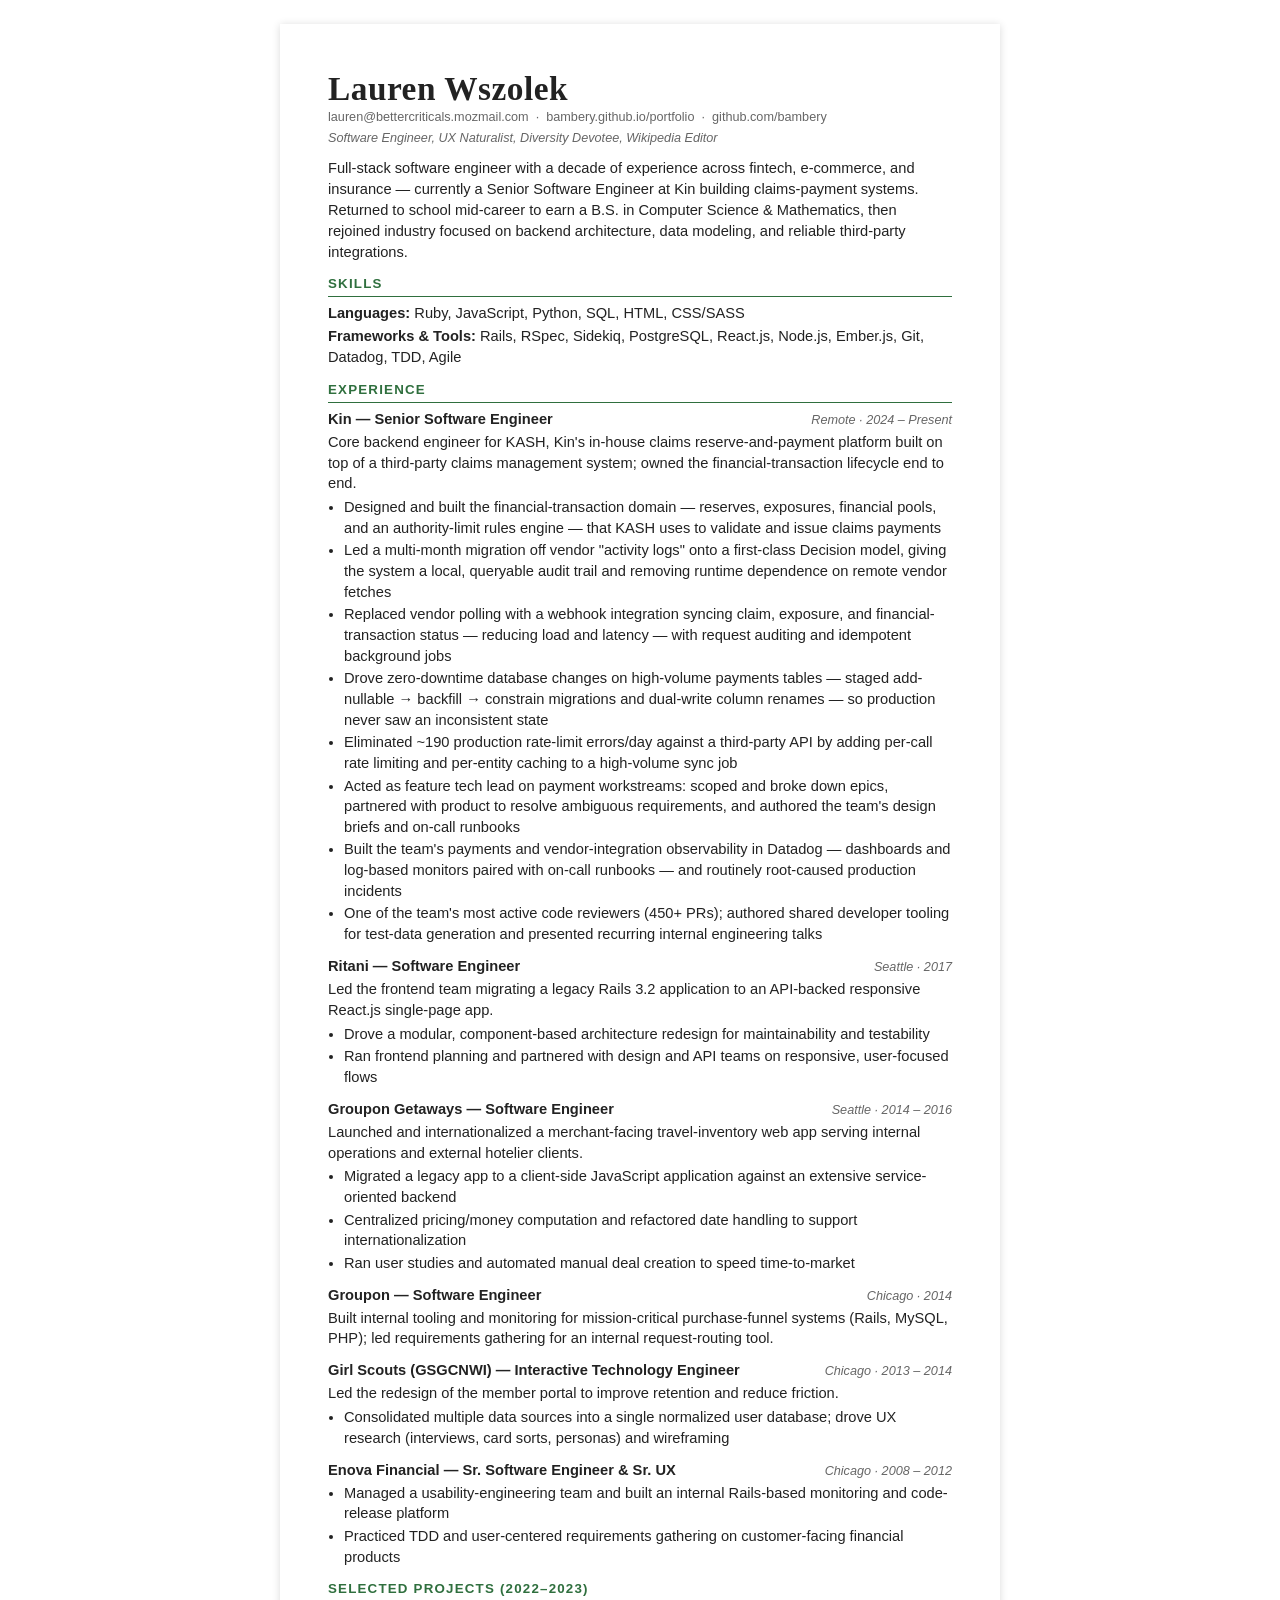
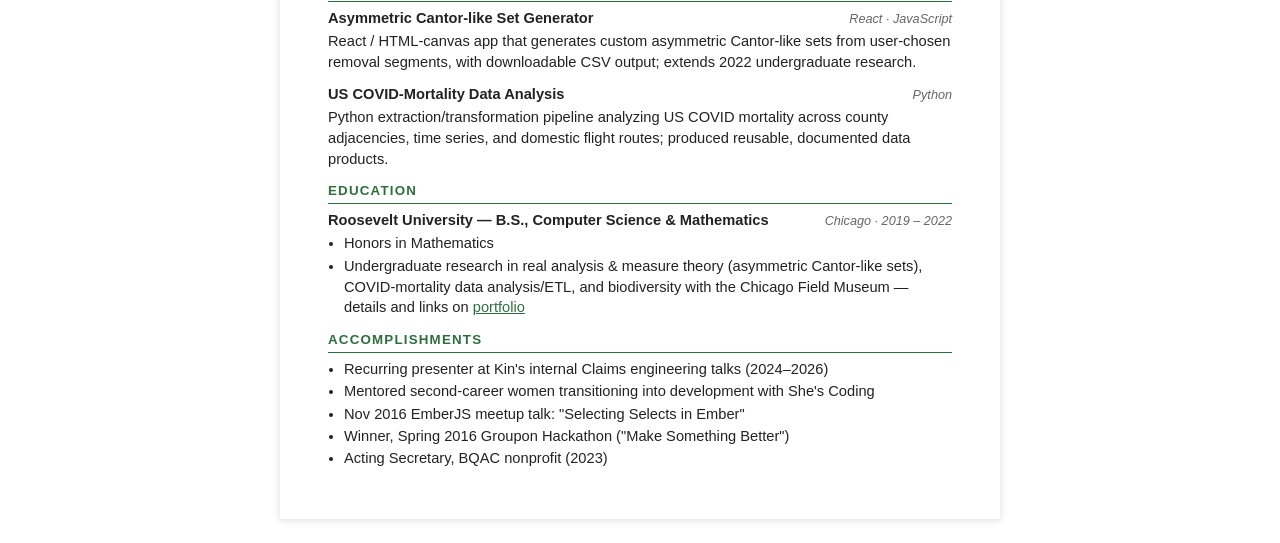
==== html-resume/lwszolek-resume.html @ 74ca6820 "move to an html resume" ====
<!doctype html>
<html lang="en">
<head>
<meta charset="utf-8">
<title>Lauren Wszolek — Resume</title>
<style>
  :root { --accent: #2f6f3e; --ink: #222; --muted: #666; }

  @page { size: letter; margin: 0.5in; }

  * { box-sizing: border-box; }

  body {
    font-family: "Helvetica Neue", Helvetica, Arial, sans-serif;
    color: var(--ink);
    font-size: 11pt;
    line-height: 1.42;
    margin: 0;
    -webkit-print-color-adjust: exact;
    print-color-adjust: exact;
  }

  /* Screen: emulate a page so what you see ~ what prints */
  .page {
    max-width: 7.5in;
    margin: 24px auto;
    padding: 0.5in;
    background: #fff;
    box-shadow: 0 1px 8px rgba(0,0,0,.15);
  }
  @media print {
    body { background: #fff; }
    .page { margin: 0; padding: 0; max-width: none; box-shadow: none; }
  }

  header { margin-bottom: 10px; }
  h1 {
    font-family: Georgia, "Times New Roman", serif;
    font-size: 25pt;
    line-height: 1;
    margin: 0 0 4px;
    letter-spacing: .5px;
  }
  .contact { font-size: 9.5pt; color: var(--muted); }
  .contact a { color: var(--muted); text-decoration: none; }
  .tagline { font-style: italic; color: var(--muted); margin-top: 3px; font-size: 9.5pt; }

  h2 {
    font-size: 10pt;
    text-transform: uppercase;
    letter-spacing: 1.2px;
    color: var(--accent);
    border-bottom: 1.5px solid var(--accent);
    padding-bottom: 2px;
    margin: 13px 0 6px;
  }

  .summary { margin: 8px 0 0; }

  .skills p { margin: 2px 0; }

  .job { margin-bottom: 11px; break-inside: avoid; }
  .job-head {
    display: flex;
    justify-content: space-between;
    align-items: baseline;
    gap: 12px;
  }
  .role { font-weight: 700; }
  .role .co { }
  .dates { color: var(--muted); font-style: italic; font-size: 9.5pt; white-space: nowrap; }
  .job-summary { margin: 2px 0 3px; }

  ul { margin: 2px 0 0; padding-left: 16px; }
  li { margin: 1.5px 0; }

  a { color: var(--accent); }

  /* keep a section header from being orphaned at a page bottom */
  h2 { break-after: avoid; }
</style>
</head>
<body>
<div class="page">

  <header>
    <h1>Lauren Wszolek</h1>
    <div class="contact">
      lauren@bettercriticals.mozmail.com &nbsp;·&nbsp;
      <a href="https://bambery.github.io/portfolio/">bambery.github.io/portfolio</a> &nbsp;·&nbsp;
      <a href="https://github.com/bambery">github.com/bambery</a>
    </div>
    <div class="tagline">Software Engineer, UX Naturalist, Diversity Devotee, Wikipedia Editor</div>
  </header>

  <p class="summary">Full-stack software engineer with a decade of experience across fintech, e-commerce, and insurance — currently a Senior Software Engineer at Kin building claims-payment systems. Returned to school mid-career to earn a B.S. in Computer Science &amp; Mathematics, then rejoined industry focused on backend architecture, data modeling, and reliable third-party integrations.</p>

  <section class="skills">
    <h2>Skills</h2>
    <p><strong>Languages:</strong> Ruby, JavaScript, Python, SQL, HTML, CSS/SASS</p>
    <p><strong>Frameworks &amp; Tools:</strong> Rails, RSpec, Sidekiq, PostgreSQL, React.js, Node.js, Ember.js, Git, Datadog, TDD, Agile</p>
  </section>

  <section>
    <h2>Experience</h2>

    <div class="job">
      <div class="job-head">
        <span class="role">Kin — Senior Software Engineer</span>
        <span class="dates">Remote · 2024 – Present</span>
      </div>
      <p class="job-summary">Core backend engineer for KASH, Kin's in-house claims reserve-and-payment platform built on top of a third-party claims management system; owned the financial-transaction lifecycle end to end.</p>
      <ul>
        <li>Designed and built the financial-transaction domain — reserves, exposures, financial pools, and an authority-limit rules engine — that KASH uses to validate and issue claims payments</li>
        <li>Led a multi-month migration off vendor "activity logs" onto a first-class Decision model, giving the system a local, queryable audit trail and removing runtime dependence on remote vendor fetches</li>
        <li>Replaced vendor polling with a webhook integration syncing claim, exposure, and financial-transaction status — reducing load and latency — with request auditing and idempotent background jobs</li>
        <li>Drove zero-downtime database changes on high-volume payments tables — staged add-nullable → backfill → constrain migrations and dual-write column renames — so production never saw an inconsistent state</li>
        <li>Eliminated ~190 production rate-limit errors/day against a third-party API by adding per-call rate limiting and per-entity caching to a high-volume sync job</li>
        <li>Acted as feature tech lead on payment workstreams: scoped and broke down epics, partnered with product to resolve ambiguous requirements, and authored the team's design briefs and on-call runbooks</li>
        <li>Built the team's payments and vendor-integration observability in Datadog — dashboards and log-based monitors paired with on-call runbooks — and routinely root-caused production incidents</li>
        <li>One of the team's most active code reviewers (450+ PRs); authored shared developer tooling for test-data generation and presented recurring internal engineering talks</li>
      </ul>
    </div>

    <div class="job">
      <div class="job-head">
        <span class="role">Ritani — Software Engineer</span>
        <span class="dates">Seattle · 2017</span>
      </div>
      <p class="job-summary">Led the frontend team migrating a legacy Rails 3.2 application to an API-backed responsive React.js single-page app.</p>
      <ul>
        <li>Drove a modular, component-based architecture redesign for maintainability and testability</li>
        <li>Ran frontend planning and partnered with design and API teams on responsive, user-focused flows</li>
      </ul>
    </div>

    <div class="job">
      <div class="job-head">
        <span class="role">Groupon Getaways — Software Engineer</span>
        <span class="dates">Seattle · 2014 – 2016</span>
      </div>
      <p class="job-summary">Launched and internationalized a merchant-facing travel-inventory web app serving internal operations and external hotelier clients.</p>
      <ul>
        <li>Migrated a legacy app to a client-side JavaScript application against an extensive service-oriented backend</li>
        <li>Centralized pricing/money computation and refactored date handling to support internationalization</li>
        <li>Ran user studies and automated manual deal creation to speed time-to-market</li>
      </ul>
    </div>

    <div class="job">
      <div class="job-head">
        <span class="role">Groupon — Software Engineer</span>
        <span class="dates">Chicago · 2014</span>
      </div>
      <p class="job-summary">Built internal tooling and monitoring for mission-critical purchase-funnel systems (Rails, MySQL, PHP); led requirements gathering for an internal request-routing tool.</p>
    </div>

    <div class="job">
      <div class="job-head">
        <span class="role">Girl Scouts (GSGCNWI) — Interactive Technology Engineer</span>
        <span class="dates">Chicago · 2013 – 2014</span>
      </div>
      <p class="job-summary">Led the redesign of the member portal to improve retention and reduce friction.</p>
      <ul>
        <li>Consolidated multiple data sources into a single normalized user database; drove UX research (interviews, card sorts, personas) and wireframing</li>
      </ul>
    </div>

    <div class="job">
      <div class="job-head">
        <span class="role">Enova Financial — Sr. Software Engineer &amp; Sr. UX</span>
        <span class="dates">Chicago · 2008 – 2012</span>
      </div>
      <ul>
        <li>Managed a usability-engineering team and built an internal Rails-based monitoring and code-release platform</li>
        <li>Practiced TDD and user-centered requirements gathering on customer-facing financial products</li>
      </ul>
    </div>
  </section>

  <section>
    <h2>Selected Projects (2022–2023)</h2>

    <div class="job">
      <div class="job-head">
        <span class="role">Asymmetric Cantor-like Set Generator</span>
        <span class="dates">React · JavaScript</span>
      </div>
      <p class="job-summary">React / HTML-canvas app that generates custom asymmetric Cantor-like sets from user-chosen removal segments, with downloadable CSV output; extends 2022 undergraduate research.</p>
    </div>

    <div class="job">
      <div class="job-head">
        <span class="role">US COVID-Mortality Data Analysis</span>
        <span class="dates">Python</span>
      </div>
      <p class="job-summary">Python extraction/transformation pipeline analyzing US COVID mortality across county adjacencies, time series, and domestic flight routes; produced reusable, documented data products.</p>
    </div>
  </section>

  <section>
    <h2>Education</h2>
    <div class="job">
      <div class="job-head">
        <span class="role">Roosevelt University — B.S., Computer Science &amp; Mathematics</span>
        <span class="dates">Chicago · 2019 – 2022</span>
      </div>
      <ul>
        <li>Honors in Mathematics</li>
        <li>Undergraduate research in real analysis &amp; measure theory (asymmetric Cantor-like sets), COVID-mortality data analysis/ETL, and biodiversity with the Chicago Field Museum — details and links on <a href="https://bambery.github.io/portfolio/">portfolio</a></li>
      </ul>
    </div>
  </section>

  <section>
    <h2>Accomplishments</h2>
    <ul>
      <li>Recurring presenter at Kin's internal Claims engineering talks (2024–2026)</li>
      <li>Mentored second-career women transitioning into development with She's Coding</li>
      <li>Nov 2016 EmberJS meetup talk: "Selecting Selects in Ember"</li>
      <li>Winner, Spring 2016 Groupon Hackathon ("Make Something Better")</li>
      <li>Acting Secretary, BQAC nonprofit (2023)</li>
    </ul>
  </section>

</div>
</body>
</html>
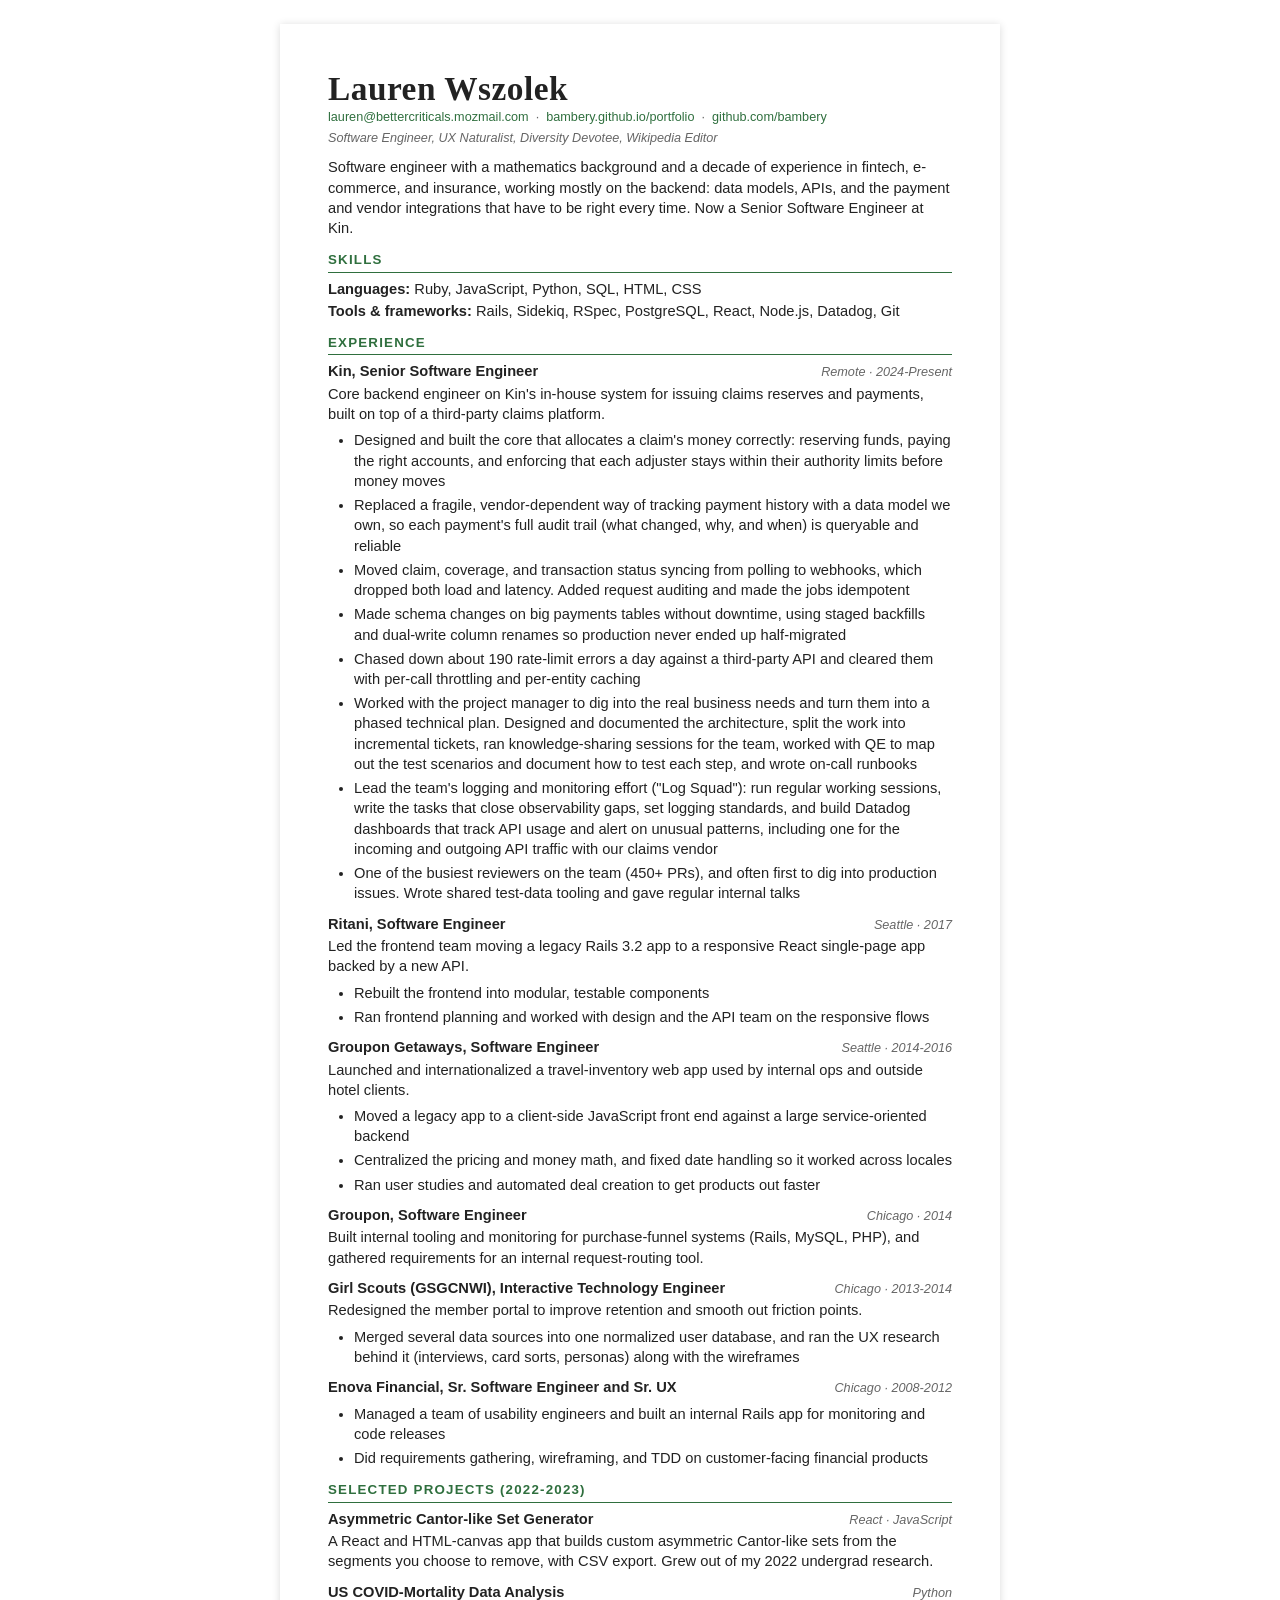
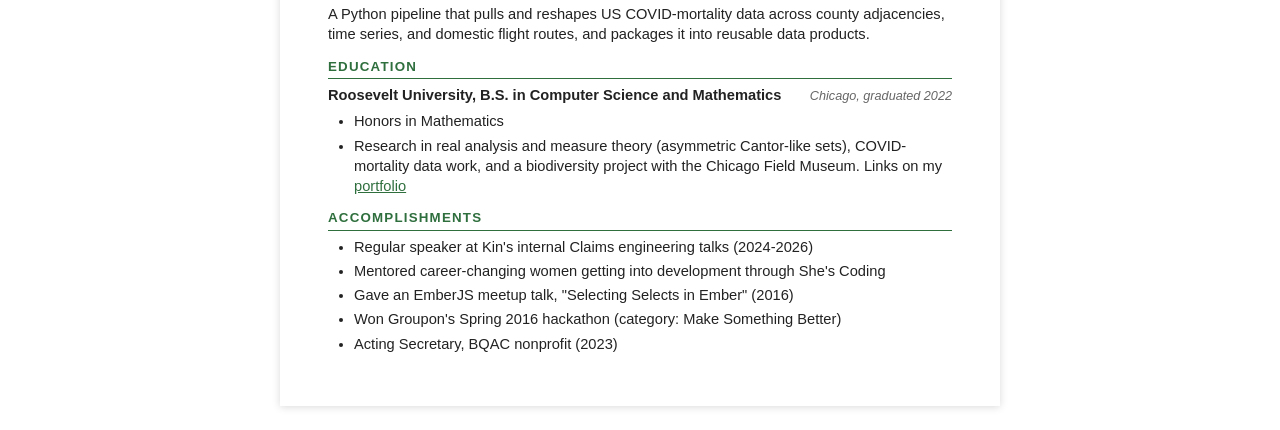
==== commit fa17ae65: "another pass at the resume update" ====
--- a/html-resume/lwszolek-resume.html
+++ b/html-resume/lwszolek-resume.html
@@ -2,11 +2,11 @@
 <html lang="en">
 <head>
 <meta charset="utf-8">
-<title>Lauren Wszolek — Resume</title>
+<title>Lauren Wszolek Resume</title>
 <style>
   :root { --accent: #2f6f3e; --ink: #222; --muted: #666; }
 
-  @page { size: letter; margin: 0.5in; }
+  @page { size: letter; margin: 0.85in 0.5in 0.5in; }
 
   * { box-sizing: border-box; }
 
@@ -14,7 +14,7 @@
     font-family: "Helvetica Neue", Helvetica, Arial, sans-serif;
     color: var(--ink);
     font-size: 11pt;
-    line-height: 1.42;
+    line-height: 1.38;
     margin: 0;
     -webkit-print-color-adjust: exact;
     print-color-adjust: exact;
@@ -42,7 +42,7 @@
     letter-spacing: .5px;
   }
   .contact { font-size: 9.5pt; color: var(--muted); }
-  .contact a { color: var(--muted); text-decoration: none; }
+  .contact a { color: var(--accent); text-decoration: none; }
   .tagline { font-style: italic; color: var(--muted); margin-top: 3px; font-size: 9.5pt; }
 
   h2 {
@@ -59,7 +59,7 @@
 
   .skills p { margin: 2px 0; }
 
-  .job { margin-bottom: 11px; break-inside: avoid; }
+  .job { margin-bottom: 10px; break-inside: avoid; }
   .job-head {
     display: flex;
     justify-content: space-between;
@@ -67,12 +67,11 @@
     gap: 12px;
   }
   .role { font-weight: 700; }
-  .role .co { }
   .dates { color: var(--muted); font-style: italic; font-size: 9.5pt; white-space: nowrap; }
-  .job-summary { margin: 2px 0 3px; }
-
-  ul { margin: 2px 0 0; padding-left: 16px; }
-  li { margin: 1.5px 0; }
+  .job-summary { margin: 2px 0 6px; }
+
+  ul { margin: 6px 0 2px; padding-left: 26px; }
+  li { margin: 4px 0; }
 
   a { color: var(--accent); }
 
@@ -86,19 +85,19 @@
   <header>
     <h1>Lauren Wszolek</h1>
     <div class="contact">
-      lauren@bettercriticals.mozmail.com &nbsp;·&nbsp;
+      <a href="mailto:lauren@bettercriticals.mozmail.com">lauren@bettercriticals.mozmail.com</a> &nbsp;·&nbsp;
       <a href="https://bambery.github.io/portfolio/">bambery.github.io/portfolio</a> &nbsp;·&nbsp;
       <a href="https://github.com/bambery">github.com/bambery</a>
     </div>
     <div class="tagline">Software Engineer, UX Naturalist, Diversity Devotee, Wikipedia Editor</div>
   </header>
 
-  <p class="summary">Full-stack software engineer with a decade of experience across fintech, e-commerce, and insurance — currently a Senior Software Engineer at Kin building claims-payment systems. Returned to school mid-career to earn a B.S. in Computer Science &amp; Mathematics, then rejoined industry focused on backend architecture, data modeling, and reliable third-party integrations.</p>
+  <p class="summary">Software engineer with a mathematics background and a decade of experience in fintech, e-commerce, and insurance, working mostly on the backend: data models, APIs, and the payment and vendor integrations that have to be right every time. Now a Senior Software Engineer at Kin.</p>
 
   <section class="skills">
     <h2>Skills</h2>
-    <p><strong>Languages:</strong> Ruby, JavaScript, Python, SQL, HTML, CSS/SASS</p>
-    <p><strong>Frameworks &amp; Tools:</strong> Rails, RSpec, Sidekiq, PostgreSQL, React.js, Node.js, Ember.js, Git, Datadog, TDD, Agile</p>
+    <p><strong>Languages:</strong> Ruby, JavaScript, Python, SQL, HTML, CSS</p>
+    <p><strong>Tools &amp; frameworks:</strong> Rails, Sidekiq, RSpec, PostgreSQL, React, Node.js, Datadog, Git</p>
   </section>
 
   <section>
@@ -106,87 +105,87 @@
 
     <div class="job">
       <div class="job-head">
-        <span class="role">Kin — Senior Software Engineer</span>
-        <span class="dates">Remote · 2024 – Present</span>
-      </div>
-      <p class="job-summary">Core backend engineer for KASH, Kin's in-house claims reserve-and-payment platform built on top of a third-party claims management system; owned the financial-transaction lifecycle end to end.</p>
-      <ul>
-        <li>Designed and built the financial-transaction domain — reserves, exposures, financial pools, and an authority-limit rules engine — that KASH uses to validate and issue claims payments</li>
-        <li>Led a multi-month migration off vendor "activity logs" onto a first-class Decision model, giving the system a local, queryable audit trail and removing runtime dependence on remote vendor fetches</li>
-        <li>Replaced vendor polling with a webhook integration syncing claim, exposure, and financial-transaction status — reducing load and latency — with request auditing and idempotent background jobs</li>
-        <li>Drove zero-downtime database changes on high-volume payments tables — staged add-nullable → backfill → constrain migrations and dual-write column renames — so production never saw an inconsistent state</li>
-        <li>Eliminated ~190 production rate-limit errors/day against a third-party API by adding per-call rate limiting and per-entity caching to a high-volume sync job</li>
-        <li>Acted as feature tech lead on payment workstreams: scoped and broke down epics, partnered with product to resolve ambiguous requirements, and authored the team's design briefs and on-call runbooks</li>
-        <li>Built the team's payments and vendor-integration observability in Datadog — dashboards and log-based monitors paired with on-call runbooks — and routinely root-caused production incidents</li>
-        <li>One of the team's most active code reviewers (450+ PRs); authored shared developer tooling for test-data generation and presented recurring internal engineering talks</li>
-      </ul>
-    </div>
-
-    <div class="job">
-      <div class="job-head">
-        <span class="role">Ritani — Software Engineer</span>
+        <span class="role">Kin, Senior Software Engineer</span>
+        <span class="dates">Remote · 2024-Present</span>
+      </div>
+      <p class="job-summary">Core backend engineer on Kin's in-house system for issuing claims reserves and payments, built on top of a third-party claims platform.</p>
+      <ul>
+        <li>Designed and built the core that allocates a claim's money correctly: reserving funds, paying the right accounts, and enforcing that each adjuster stays within their authority limits before money moves</li>
+        <li>Replaced a fragile, vendor-dependent way of tracking payment history with a data model we own, so each payment's full audit trail (what changed, why, and when) is queryable and reliable</li>
+        <li>Moved claim, coverage, and transaction status syncing from polling to webhooks, which dropped both load and latency. Added request auditing and made the jobs idempotent</li>
+        <li>Made schema changes on big payments tables without downtime, using staged backfills and dual-write column renames so production never ended up half-migrated</li>
+        <li>Chased down about 190 rate-limit errors a day against a third-party API and cleared them with per-call throttling and per-entity caching</li>
+        <li>Worked with the project manager to dig into the real business needs and turn them into a phased technical plan. Designed and documented the architecture, split the work into incremental tickets, ran knowledge-sharing sessions for the team, worked with QE to map out the test scenarios and document how to test each step, and wrote on-call runbooks</li>
+        <li>Lead the team's logging and monitoring effort ("Log Squad"): run regular working sessions, write the tasks that close observability gaps, set logging standards, and build Datadog dashboards that track API usage and alert on unusual patterns, including one for the incoming and outgoing API traffic with our claims vendor</li>
+        <li>One of the busiest reviewers on the team (450+ PRs), and often first to dig into production issues. Wrote shared test-data tooling and gave regular internal talks</li>
+      </ul>
+    </div>
+
+    <div class="job">
+      <div class="job-head">
+        <span class="role">Ritani, Software Engineer</span>
         <span class="dates">Seattle · 2017</span>
       </div>
-      <p class="job-summary">Led the frontend team migrating a legacy Rails 3.2 application to an API-backed responsive React.js single-page app.</p>
-      <ul>
-        <li>Drove a modular, component-based architecture redesign for maintainability and testability</li>
-        <li>Ran frontend planning and partnered with design and API teams on responsive, user-focused flows</li>
-      </ul>
-    </div>
-
-    <div class="job">
-      <div class="job-head">
-        <span class="role">Groupon Getaways — Software Engineer</span>
-        <span class="dates">Seattle · 2014 – 2016</span>
-      </div>
-      <p class="job-summary">Launched and internationalized a merchant-facing travel-inventory web app serving internal operations and external hotelier clients.</p>
-      <ul>
-        <li>Migrated a legacy app to a client-side JavaScript application against an extensive service-oriented backend</li>
-        <li>Centralized pricing/money computation and refactored date handling to support internationalization</li>
-        <li>Ran user studies and automated manual deal creation to speed time-to-market</li>
-      </ul>
-    </div>
-
-    <div class="job">
-      <div class="job-head">
-        <span class="role">Groupon — Software Engineer</span>
+      <p class="job-summary">Led the frontend team moving a legacy Rails 3.2 app to a responsive React single-page app backed by a new API.</p>
+      <ul>
+        <li>Rebuilt the frontend into modular, testable components</li>
+        <li>Ran frontend planning and worked with design and the API team on the responsive flows</li>
+      </ul>
+    </div>
+
+    <div class="job">
+      <div class="job-head">
+        <span class="role">Groupon Getaways, Software Engineer</span>
+        <span class="dates">Seattle · 2014-2016</span>
+      </div>
+      <p class="job-summary">Launched and internationalized a travel-inventory web app used by internal ops and outside hotel clients.</p>
+      <ul>
+        <li>Moved a legacy app to a client-side JavaScript front end against a large service-oriented backend</li>
+        <li>Centralized the pricing and money math, and fixed date handling so it worked across locales</li>
+        <li>Ran user studies and automated deal creation to get products out faster</li>
+      </ul>
+    </div>
+
+    <div class="job">
+      <div class="job-head">
+        <span class="role">Groupon, Software Engineer</span>
         <span class="dates">Chicago · 2014</span>
       </div>
-      <p class="job-summary">Built internal tooling and monitoring for mission-critical purchase-funnel systems (Rails, MySQL, PHP); led requirements gathering for an internal request-routing tool.</p>
-    </div>
-
-    <div class="job">
-      <div class="job-head">
-        <span class="role">Girl Scouts (GSGCNWI) — Interactive Technology Engineer</span>
-        <span class="dates">Chicago · 2013 – 2014</span>
-      </div>
-      <p class="job-summary">Led the redesign of the member portal to improve retention and reduce friction.</p>
-      <ul>
-        <li>Consolidated multiple data sources into a single normalized user database; drove UX research (interviews, card sorts, personas) and wireframing</li>
-      </ul>
-    </div>
-
-    <div class="job">
-      <div class="job-head">
-        <span class="role">Enova Financial — Sr. Software Engineer &amp; Sr. UX</span>
-        <span class="dates">Chicago · 2008 – 2012</span>
-      </div>
-      <ul>
-        <li>Managed a usability-engineering team and built an internal Rails-based monitoring and code-release platform</li>
-        <li>Practiced TDD and user-centered requirements gathering on customer-facing financial products</li>
-      </ul>
-    </div>
-  </section>
-
-  <section>
-    <h2>Selected Projects (2022–2023)</h2>
+      <p class="job-summary">Built internal tooling and monitoring for purchase-funnel systems (Rails, MySQL, PHP), and gathered requirements for an internal request-routing tool.</p>
+    </div>
+
+    <div class="job">
+      <div class="job-head">
+        <span class="role">Girl Scouts (GSGCNWI), Interactive Technology Engineer</span>
+        <span class="dates">Chicago · 2013-2014</span>
+      </div>
+      <p class="job-summary">Redesigned the member portal to improve retention and smooth out friction points.</p>
+      <ul>
+        <li>Merged several data sources into one normalized user database, and ran the UX research behind it (interviews, card sorts, personas) along with the wireframes</li>
+      </ul>
+    </div>
+
+    <div class="job">
+      <div class="job-head">
+        <span class="role">Enova Financial, Sr. Software Engineer and Sr. UX</span>
+        <span class="dates">Chicago · 2008-2012</span>
+      </div>
+      <ul>
+        <li>Managed a team of usability engineers and built an internal Rails app for monitoring and code releases</li>
+        <li>Did requirements gathering, wireframing, and TDD on customer-facing financial products</li>
+      </ul>
+    </div>
+  </section>
+
+  <section>
+    <h2>Selected Projects (2022-2023)</h2>
 
     <div class="job">
       <div class="job-head">
         <span class="role">Asymmetric Cantor-like Set Generator</span>
         <span class="dates">React · JavaScript</span>
       </div>
-      <p class="job-summary">React / HTML-canvas app that generates custom asymmetric Cantor-like sets from user-chosen removal segments, with downloadable CSV output; extends 2022 undergraduate research.</p>
+      <p class="job-summary">A React and HTML-canvas app that builds custom asymmetric Cantor-like sets from the segments you choose to remove, with CSV export. Grew out of my 2022 undergrad research.</p>
     </div>
 
     <div class="job">
@@ -194,7 +193,7 @@
         <span class="role">US COVID-Mortality Data Analysis</span>
         <span class="dates">Python</span>
       </div>
-      <p class="job-summary">Python extraction/transformation pipeline analyzing US COVID mortality across county adjacencies, time series, and domestic flight routes; produced reusable, documented data products.</p>
+      <p class="job-summary">A Python pipeline that pulls and reshapes US COVID-mortality data across county adjacencies, time series, and domestic flight routes, and packages it into reusable data products.</p>
     </div>
   </section>
 
@@ -202,12 +201,12 @@
     <h2>Education</h2>
     <div class="job">
       <div class="job-head">
-        <span class="role">Roosevelt University — B.S., Computer Science &amp; Mathematics</span>
-        <span class="dates">Chicago · 2019 – 2022</span>
+        <span class="role">Roosevelt University, B.S. in Computer Science and Mathematics</span>
+        <span class="dates">Chicago, graduated 2022</span>
       </div>
       <ul>
         <li>Honors in Mathematics</li>
-        <li>Undergraduate research in real analysis &amp; measure theory (asymmetric Cantor-like sets), COVID-mortality data analysis/ETL, and biodiversity with the Chicago Field Museum — details and links on <a href="https://bambery.github.io/portfolio/">portfolio</a></li>
+        <li>Research in real analysis and measure theory (asymmetric Cantor-like sets), COVID-mortality data work, and a biodiversity project with the Chicago Field Museum. Links on my <a href="https://bambery.github.io/portfolio/">portfolio</a></li>
       </ul>
     </div>
   </section>
@@ -215,14 +214,14 @@
   <section>
     <h2>Accomplishments</h2>
     <ul>
-      <li>Recurring presenter at Kin's internal Claims engineering talks (2024–2026)</li>
-      <li>Mentored second-career women transitioning into development with She's Coding</li>
-      <li>Nov 2016 EmberJS meetup talk: "Selecting Selects in Ember"</li>
-      <li>Winner, Spring 2016 Groupon Hackathon ("Make Something Better")</li>
+      <li>Regular speaker at Kin's internal Claims engineering talks (2024-2026)</li>
+      <li>Mentored career-changing women getting into development through She's Coding</li>
+      <li>Gave an EmberJS meetup talk, "Selecting Selects in Ember" (2016)</li>
+      <li>Won Groupon's Spring 2016 hackathon (category: Make Something Better)</li>
       <li>Acting Secretary, BQAC nonprofit (2023)</li>
     </ul>
   </section>
 
 </div>
 </body>
-</html>
+</html>
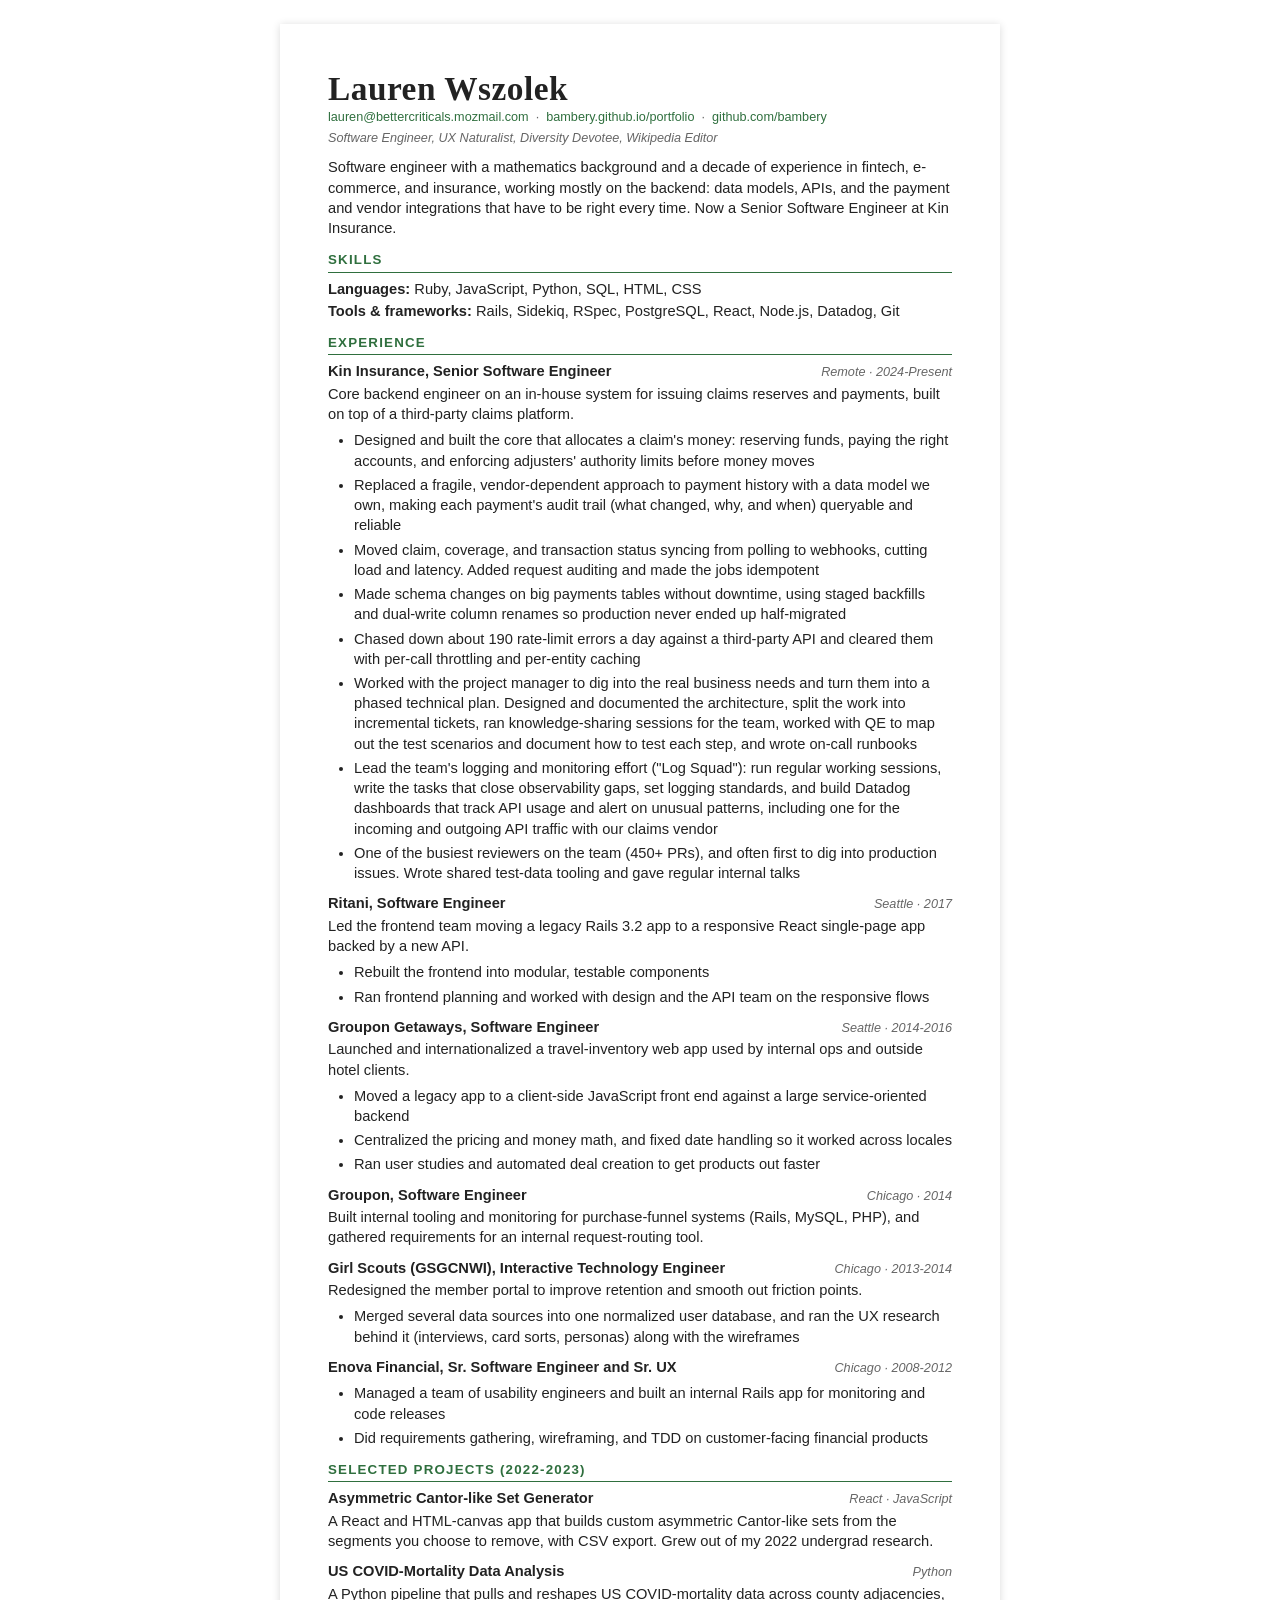
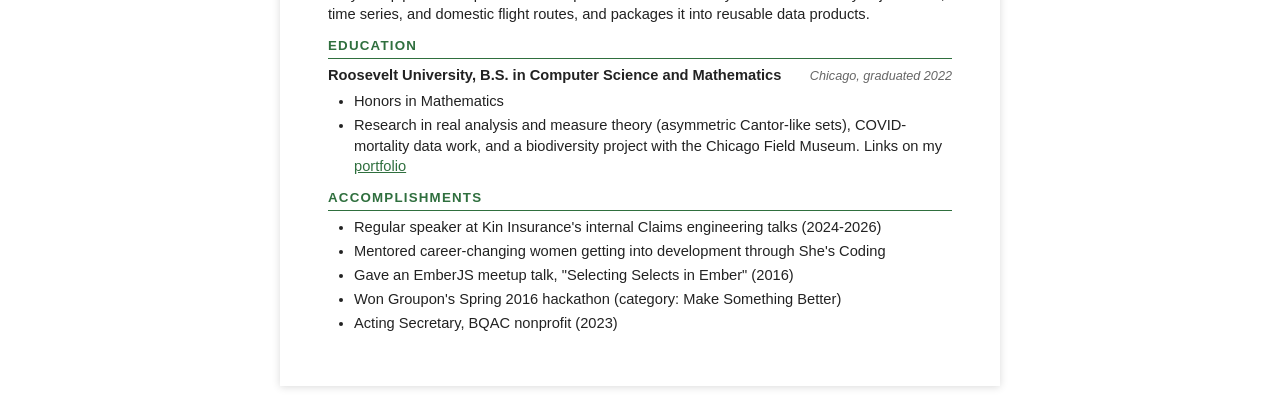
==== commit 09561e6c: "first draft" ====
--- a/html-resume/lwszolek-resume.html
+++ b/html-resume/lwszolek-resume.html
@@ -92,7 +92,7 @@
     <div class="tagline">Software Engineer, UX Naturalist, Diversity Devotee, Wikipedia Editor</div>
   </header>
 
-  <p class="summary">Software engineer with a mathematics background and a decade of experience in fintech, e-commerce, and insurance, working mostly on the backend: data models, APIs, and the payment and vendor integrations that have to be right every time. Now a Senior Software Engineer at Kin.</p>
+  <p class="summary">Software engineer with a mathematics background and a decade of experience in fintech, e-commerce, and insurance, working mostly on the backend: data models, APIs, and the payment and vendor integrations that have to be right every time. Now a Senior Software Engineer at Kin Insurance.</p>
 
   <section class="skills">
     <h2>Skills</h2>
@@ -105,14 +105,14 @@
 
     <div class="job">
       <div class="job-head">
-        <span class="role">Kin, Senior Software Engineer</span>
+        <span class="role">Kin Insurance, Senior Software Engineer</span>
         <span class="dates">Remote · 2024-Present</span>
       </div>
-      <p class="job-summary">Core backend engineer on Kin's in-house system for issuing claims reserves and payments, built on top of a third-party claims platform.</p>
-      <ul>
-        <li>Designed and built the core that allocates a claim's money correctly: reserving funds, paying the right accounts, and enforcing that each adjuster stays within their authority limits before money moves</li>
-        <li>Replaced a fragile, vendor-dependent way of tracking payment history with a data model we own, so each payment's full audit trail (what changed, why, and when) is queryable and reliable</li>
-        <li>Moved claim, coverage, and transaction status syncing from polling to webhooks, which dropped both load and latency. Added request auditing and made the jobs idempotent</li>
+      <p class="job-summary">Core backend engineer on an in-house system for issuing claims reserves and payments, built on top of a third-party claims platform.</p>
+      <ul>
+        <li>Designed and built the core that allocates a claim's money: reserving funds, paying the right accounts, and enforcing adjusters' authority limits before money moves</li>
+        <li>Replaced a fragile, vendor-dependent approach to payment history with a data model we own, making each payment's audit trail (what changed, why, and when) queryable and reliable</li>
+        <li>Moved claim, coverage, and transaction status syncing from polling to webhooks, cutting load and latency. Added request auditing and made the jobs idempotent</li>
         <li>Made schema changes on big payments tables without downtime, using staged backfills and dual-write column renames so production never ended up half-migrated</li>
         <li>Chased down about 190 rate-limit errors a day against a third-party API and cleared them with per-call throttling and per-entity caching</li>
         <li>Worked with the project manager to dig into the real business needs and turn them into a phased technical plan. Designed and documented the architecture, split the work into incremental tickets, ran knowledge-sharing sessions for the team, worked with QE to map out the test scenarios and document how to test each step, and wrote on-call runbooks</li>
@@ -214,7 +214,7 @@
   <section>
     <h2>Accomplishments</h2>
     <ul>
-      <li>Regular speaker at Kin's internal Claims engineering talks (2024-2026)</li>
+      <li>Regular speaker at Kin Insurance's internal Claims engineering talks (2024-2026)</li>
       <li>Mentored career-changing women getting into development through She's Coding</li>
       <li>Gave an EmberJS meetup talk, "Selecting Selects in Ember" (2016)</li>
       <li>Won Groupon's Spring 2016 hackathon (category: Make Something Better)</li>
